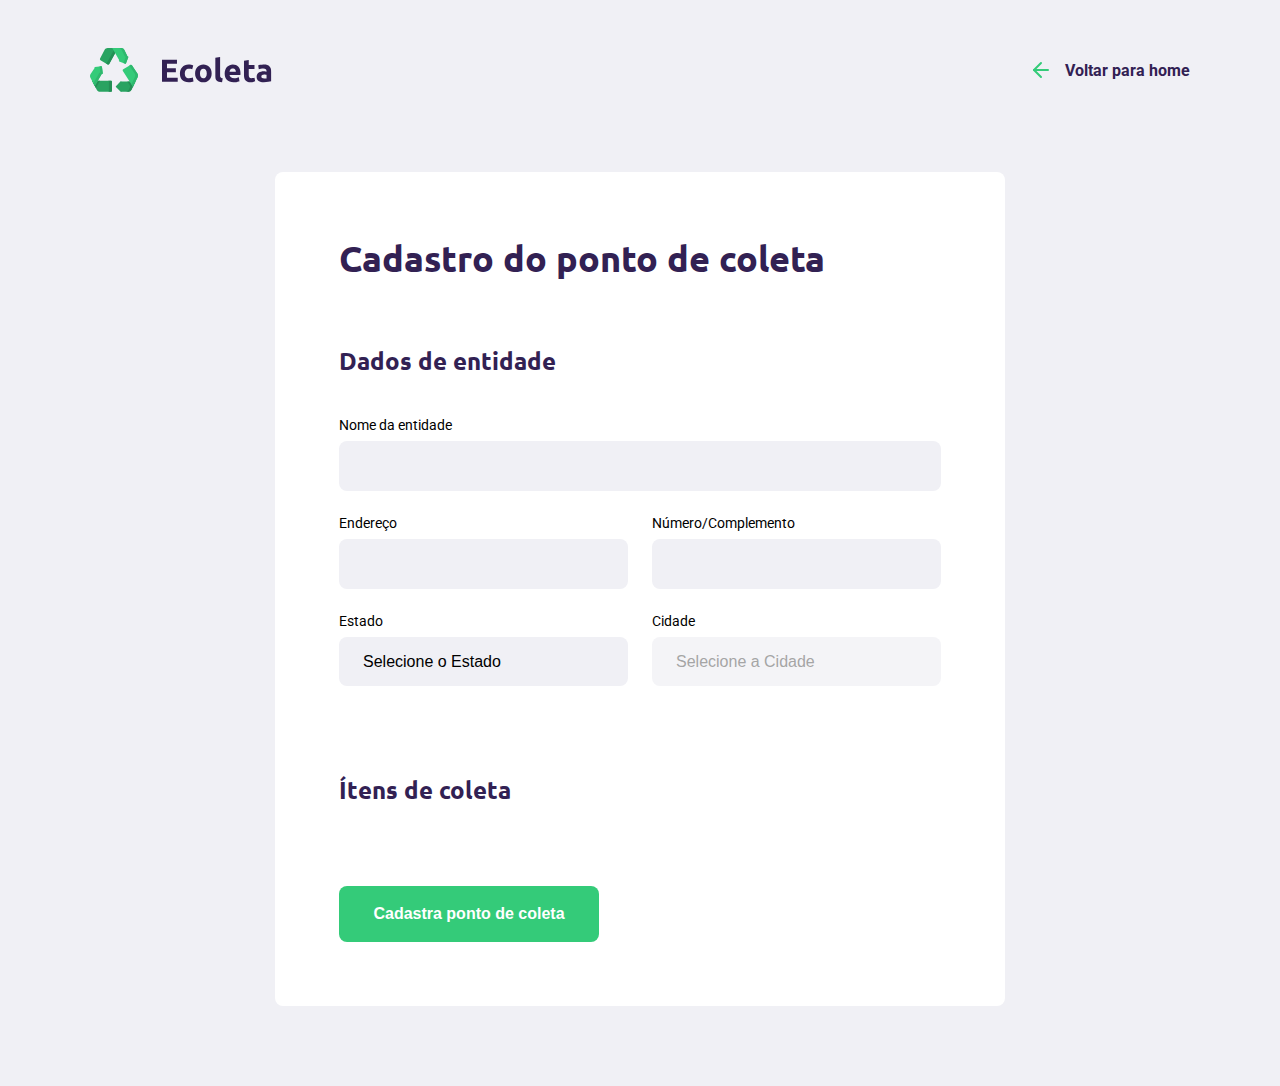
==== create-point.html @ 6c929e71 "Aula 2" ====
<!DOCTYPE html>
<html lang="pt_br">
<head>
    <meta charset="UTF-8">
    <meta name="viewport" content="width=device-width, initial-scale=1.0">
    <link href="https://fonts.googleapis.com/css2?family=Roboto&family=Ubuntu:wght@300;700&display=swap" rel="stylesheet">
    <title>Criar ponto de coleta</title>
    <link rel="stylesheet" href="/styles/main.css">
    <link rel="stylesheet" href="/styles/create-point.css">
    <link rel="stylesheet" href="/styles/responsive.css">  

</head>
<body>

    <div id="page-create-point">
        <header>
            <img src="/assets/logo.svg" alt="Logomarca">
            <a href="http://google.com.br">
                <span></span>
                Voltar para home
            </a>
        </header>
        <form action="">
            <h1>Cadastro do ponto de coleta</h1>
            <fieldset>
                <legend>
                    <h2>Dados de entidade</h2>
                </legend>
                <div class="field">
                    <label for="name">Nome da entidade</label>
                    <input type="text" name="name">
                </div>
                <div class="field-group">
                    <div class="field">
                        <label for="address">Endereço</label>
                        <input type="text" name="address">
                    </div>
                    <div class="field">
                        <label for="address2">Número/Complemento</label>
                        <input type="text" name="address2">
                    </div>
                </div>
                <div class="field-group">
                    <div class="field">
                        <label for="uf">Estado</label>
                        <select name="uf">
                            <option value="">Selecione o Estado</option>
                        </select> 
                    </div>
                    <div class="field">
                        <label for="city">Cidade</label>
                        <select name="city" disabled>
                            <option value="">Selecione a Cidade</option>
                        </select>
                        <input type="hidden" name="state" value="">
                    </div>
                </div>
            </fieldset>

            <fieldset>
                <legend>
                    <h2>Ítens de coleta</h2>
                </legend>
            </fieldset>

            <button type="submit">Cadastra ponto de coleta</button>
        </form>
    </div>
    <script src="/script/create-point.js"></script>
</body>
</html>
---- styles/main.css ----
:root{
    --title-color: #322153;
    --primary-color: #34cb79
}

* {
    margin: 0;
    padding: 0;
}
html {
    font-family: 'Roboto', sans-serif;
}

body {
    background: #f0f0f5;
    -webkit-font-smoothing: antialiased;
}

a {
    text-decoration: none;
}

h1, h2, h3, h4, h5, h6 {
    font-family: 'Ubuntu', sans-serif;
    color: var(--title-color);
}

/* BOX MODEL */
---- styles/create-point.css ----
#page-create-point {
    width: 90%;
    max-width: 1100px;
    margin: 0 auto;
}

#page-create-point header{
    margin-top: 48px;
    display: flex;
    justify-content: space-between;
    align-items: center;
}

#page-create-point header a {
    color: var(--title-color);
    font-weight: bold;
    display: flex;
    align-items: center;
}

#page-create-point header a span {
    margin-right: 16px;
    background-image: url('../assets/arrow-left.svg');
    display: flex;
    width: 20px;
    height: 24px;
}

form {
   background-color: white;
   margin: 80px auto;
   padding: 64px; /*preenchimento*/
   border-radius: 8px;
   max-width: 730px;
   box-sizing: border-box;
}

form h1 {
    font-size: 36px;
}

form fieldset {
    margin-top: 64px;
    border: 0;
}

form legend {
    margin-bottom: 40px;
}

form legend h2 {
    font-size: 24px;
}

form .field {
    flex: 1;
    display: flex;
    flex-direction: column;
    margin-bottom: 24px;
}

form .field-group {
    display: flex;
}

form input, form select  {
    background-color: #f0f0f5;
    border: 0;
    padding: 16px 24px;
    font-size: 16px;
    border-radius: 8px;
}

form select {
    -webkit-appearance: none;
    -moz-appearance: none;
    appearance: none;
}

form label {
    font-size: 14px;
    margin-bottom: 8px;
}

form .field-group .field + .field {
    margin-left: 24px;
}

form button {
    width: 260px;
    height: 56px;
    background-color: var(--primary-color);
    border-radius: 8px;
    color: white;
    font-weight: bold;
    font-size: 16px;
    border: 0;
    margin-top: 40px;
    transition: 400ms;
}

form button:hover {
    background-color: #2fb86e;
}
---- styles/responsive.css ----
@media(max-width:900px){
    #page-home{
        background-position-x: 70vw;
    }

    #page-home .content {
        align-items: center;
        text-align: center;
    }

    #page-home header a {
        position: absolute;
        bottom: 48px;

        left: 50%;
        transform: translateX(-50%);

    }

    #page-home main {
        align-items: center;
    }
}

@media(min-width: 1700px){
    #page-home{
        background-position-x: 40vw;
    }
}

@media(min-height: 760px){
    #page-home{
        background-position-x: 200px;
    }
}
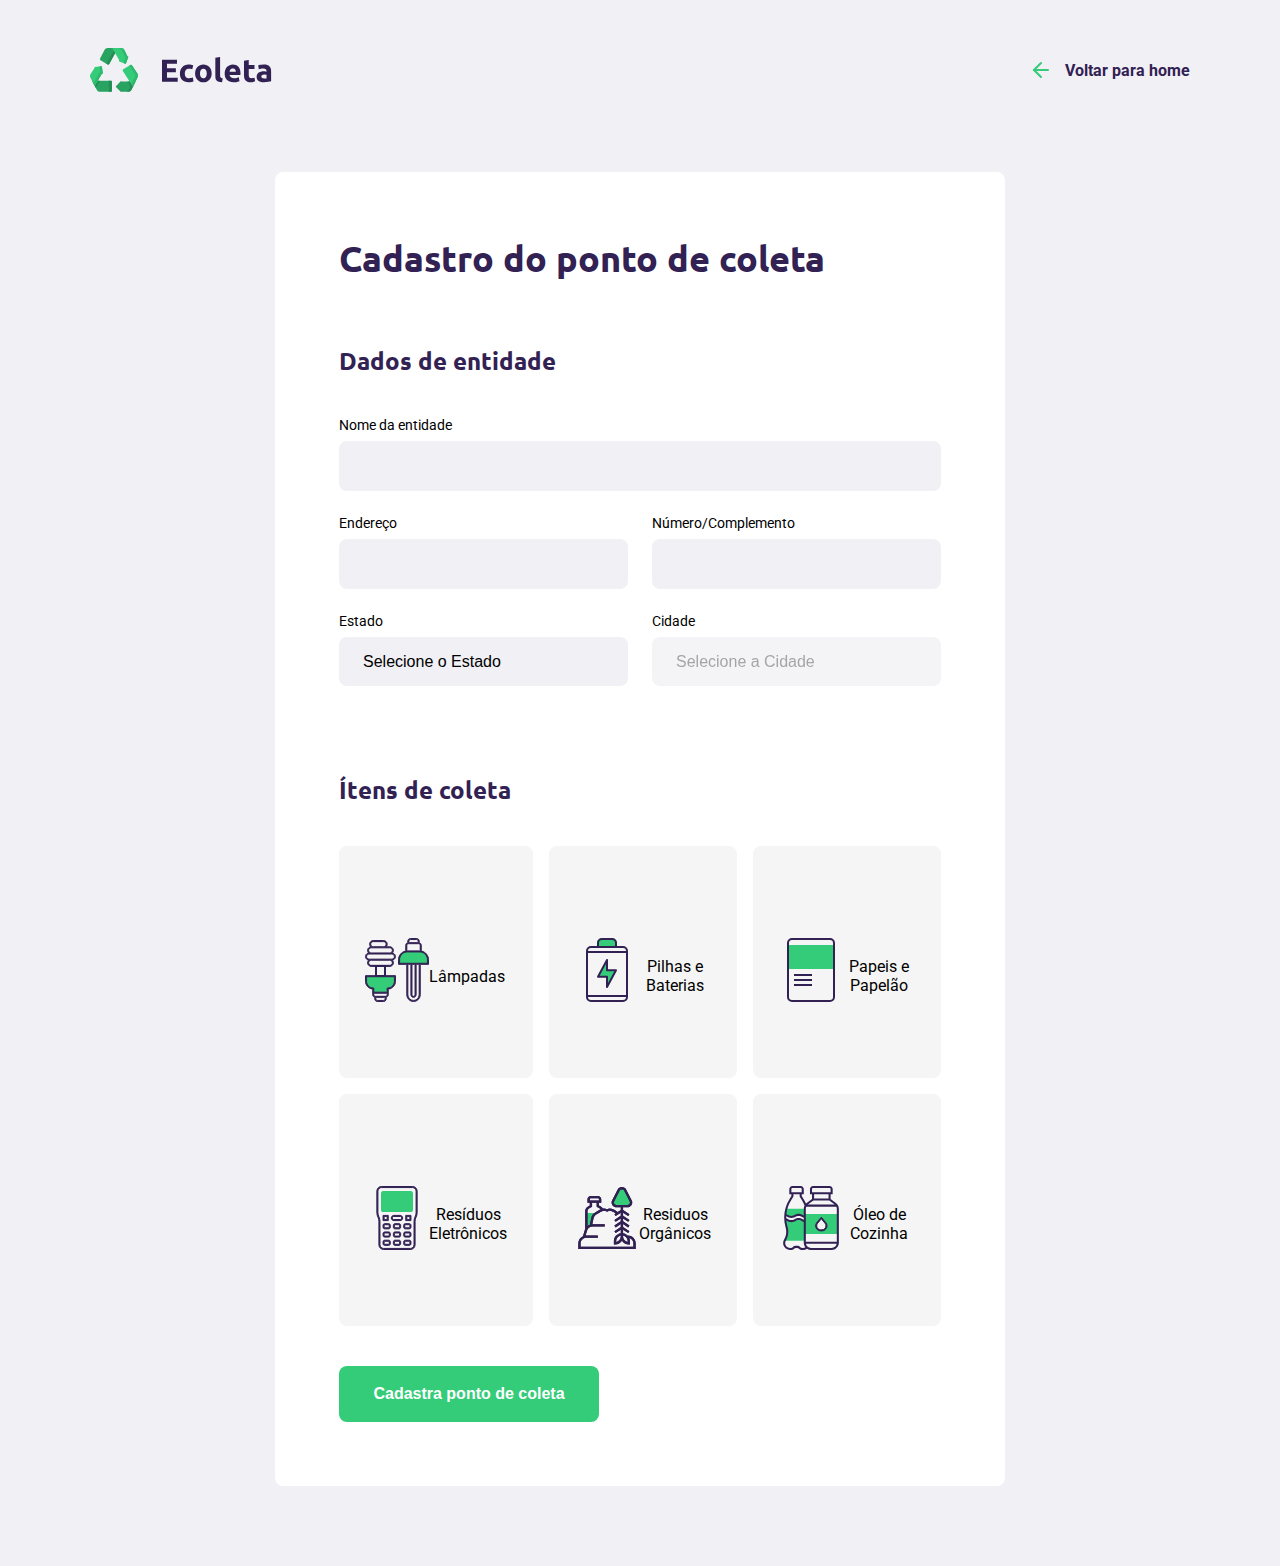
==== commit 44808df3: "aula 3" ====
--- a/create-point.html
+++ b/create-point.html
@@ -15,7 +15,7 @@
     <div id="page-create-point">
         <header>
             <img src="/assets/logo.svg" alt="Logomarca">
-            <a href="http://google.com.br">
+            <a href="/">
                 <span></span>
                 Voltar para home
             </a>
@@ -28,29 +28,29 @@
                 </legend>
                 <div class="field">
                     <label for="name">Nome da entidade</label>
-                    <input type="text" name="name">
+                    <input type="text" name="name" required>
                 </div>
                 <div class="field-group">
                     <div class="field">
                         <label for="address">Endereço</label>
-                        <input type="text" name="address">
+                        <input type="text" name="address" required>
                     </div>
                     <div class="field">
                         <label for="address2">Número/Complemento</label>
-                        <input type="text" name="address2">
+                        <input type="text" name="address2" required>
                     </div>
                 </div>
                 <div class="field-group">
                     <div class="field">
                         <label for="uf">Estado</label>
-                        <select name="uf">
+                        <select name="uf" required>
                             <option value="">Selecione o Estado</option>
                         </select> 
                     </div>
                     <div class="field">
                         <label for="city">Cidade</label>
                         <select name="city" disabled>
-                            <option value="">Selecione a Cidade</option>
+                            <option value="" required>Selecione a Cidade</option>
                         </select>
                         <input type="hidden" name="state" value="">
                     </div>
@@ -61,6 +61,33 @@
                 <legend>
                     <h2>Ítens de coleta</h2>
                 </legend>
+                <div class="items-grid">
+                    <li data-id="1">
+                        <img src="/assets/lampadas.svg" alt="Lâmpadas">
+                        <span>Lâmpadas</span>
+                    </li>
+                    <li data-id="2">
+                        <img src="/assets/baterias.svg" alt="Pilhas e Baterias">
+                        <span>Pilhas e Baterias</span>
+                    </li>
+                    <li data-id="3">
+                        <img src="/assets/papeis-papelao.svg" alt="Papeis e Papelão">
+                        <span>Papeis e Papelão</span>
+                    </li>
+                    <li data-id="4">
+                        <img src="/assets/eletronicos.svg" alt="Resíduos Eletrônicos">
+                        <span>Resíduos Eletrônicos</span>
+                    </li>
+                    <li data-id="5">
+                        <img src="/assets/organicos.svg" alt="Residuos Orgânicos">
+                        <span>Residuos Orgânicos</span>
+                    </li>
+                    <li data-id="6">
+                        <img src="/assets/oleo.svg" alt="Óleo de Cozinha">
+                        <span>Óleo de Cozinha</span>
+                    </li>
+                </div>
+                <input type="hidden" name="items">
             </fieldset>
 
             <button type="submit">Cadastra ponto de coleta</button>
--- a/styles/create-point.css
+++ b/styles/create-point.css
@@ -101,4 +101,43 @@
 
 form button:hover {
     background-color: #2fb86e;
+}
+
+.items-grid {
+    display: grid;
+    grid-template-columns: 1fr 1fr 1fr;
+    gap: 16px;
+}
+
+.items-grid li {
+    background-color: #f5f5f5;
+    list-style: none;
+    border: 2px solid #f5f5f5;
+    border-radius: 8px;
+
+    height: 180px;
+    padding: 32px 24px 16px;
+    display: flex;
+    align-items: center;
+    justify-content: space-between;
+    text-align: center;
+    cursor: pointer;
+}
+
+.items-grid li span {
+    margin-top: 12px;
+    flex: 1;
+    display: flex;
+    align-items: center;
+    columns: var(--title-color);
+}
+
+.items-grid li.selected {
+    background: #e1faec;
+    border: 2px solid #34cb79;
+}
+
+.items-grid li img, 
+.items-grid li span  {
+    pointer-events: none;
 }--- a/styles/responsive.css
+++ b/styles/responsive.css
@@ -20,6 +20,14 @@
     #page-home main {
         align-items: center;
     }
+
+    #page-search-results .cards {
+        grid-template-columns: 1fr;
+    }
+
+    #page-search-results .cards  img{
+        height: 200px;
+    }
 }
 
 @media(min-width: 1700px){
